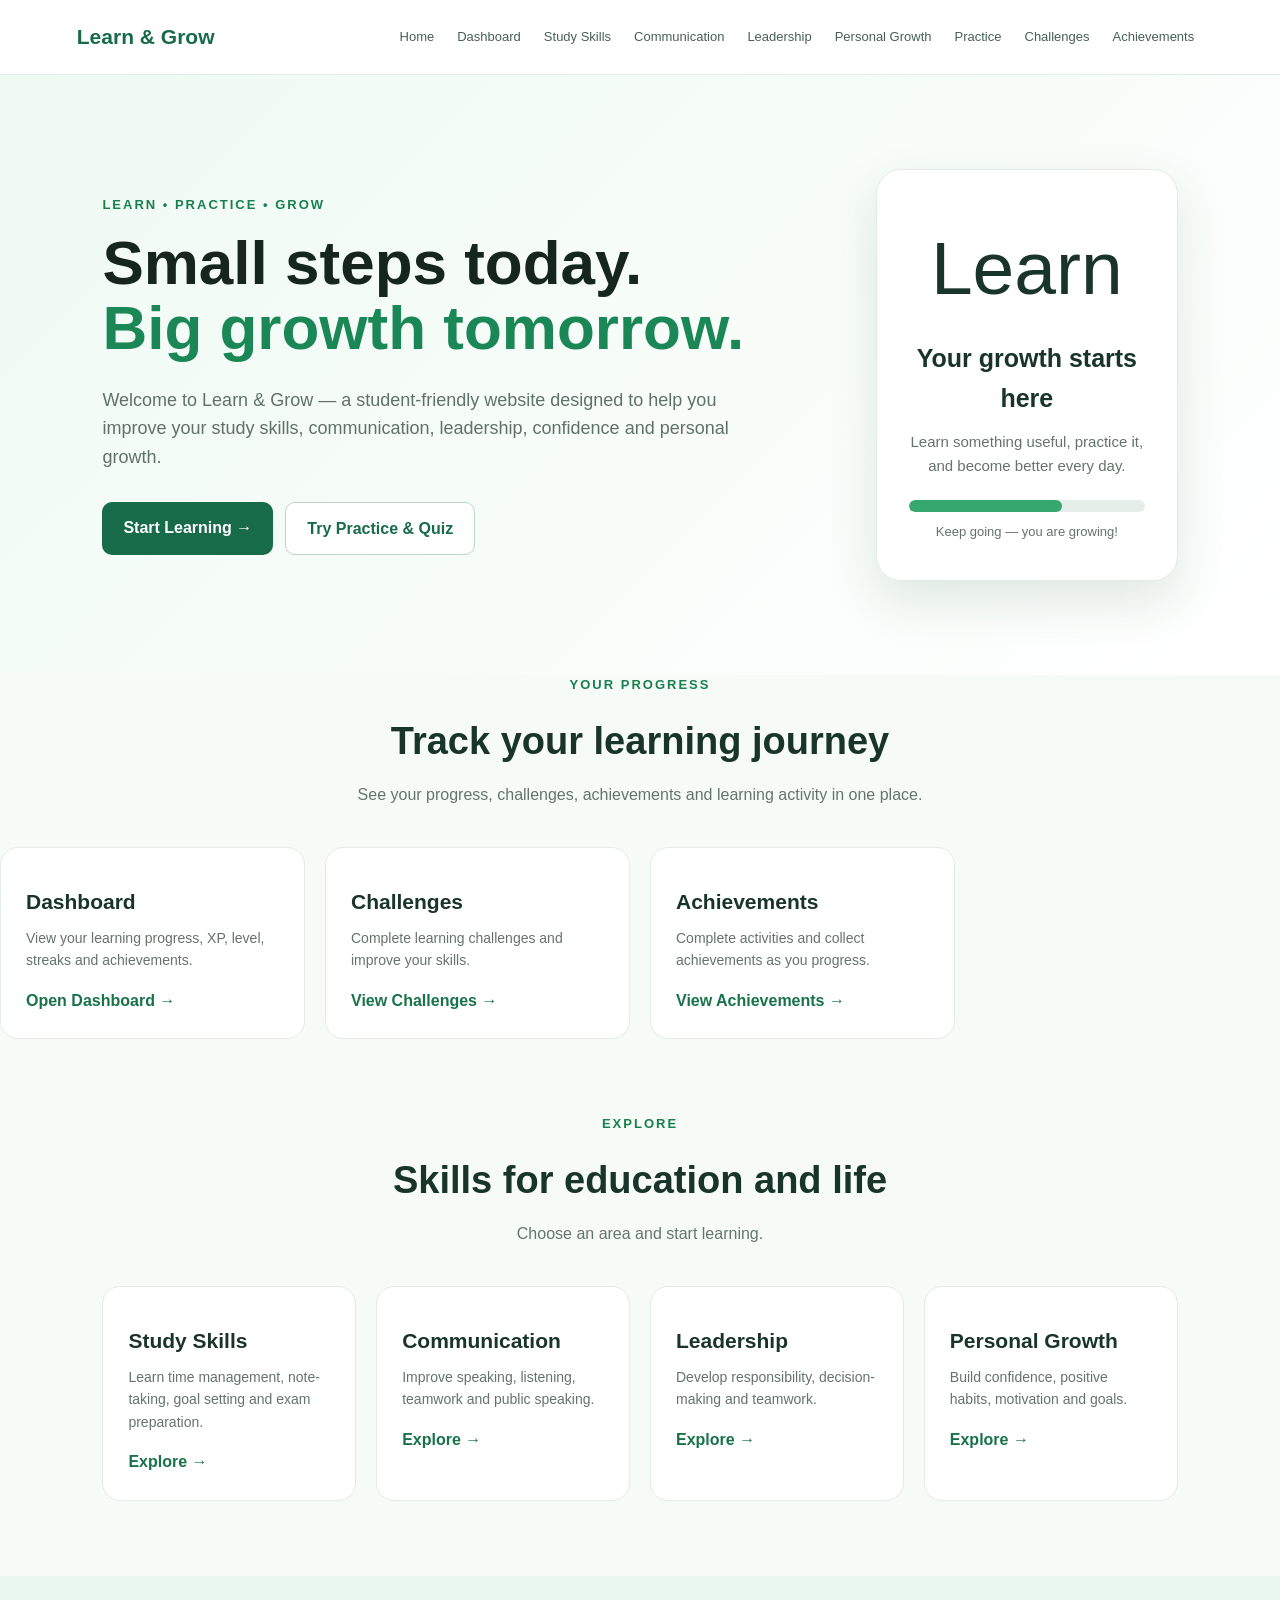
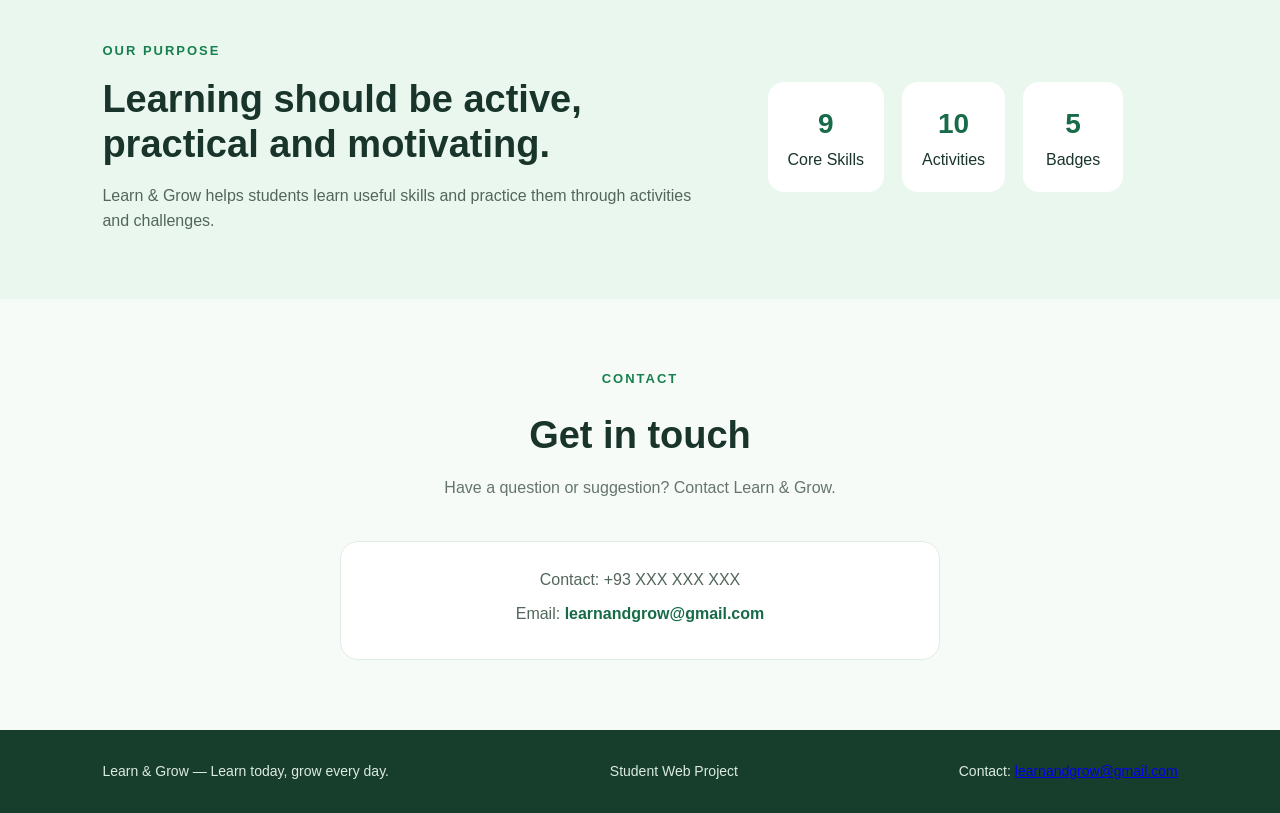
==== index.html @ ef322e8b "Add files via upload" ====
<!DOCTYPE html>
<html lang="en">

<head>

    <meta charset="UTF-8">

    <meta name="viewport"
          content="width=device-width, initial-scale=1.0">

    <title>Learn & Grow</title>

    <link rel="stylesheet" href="style.css">

</head>


<body>


<!-- =========================
     NAVIGATION
========================= -->

<header>

    <div class="logo">
        Learn & Grow
    </div>


    <nav>

        <a href="index.html">
            Home
        </a>

        <a href="dashboard.html">
            Dashboard
        </a>

        <a href="study.html">
            Study Skills
        </a>

        <a href="communication.html">
            Communication
        </a>

        <a href="leadership.html">
            Leadership
        </a>

        <a href="growth.html">
            Personal Growth
        </a>

        <a href="practice.html">
            Practice
        </a>

        <a href="challenges.html">
            Challenges
        </a>

        <a href="achievements.html">
            Achievements
        </a>

    </nav>

</header>



<!-- =========================
     HERO SECTION
========================= -->

<section class="hero">

    <div class="hero-text">

        <p class="small-title">
            LEARN • PRACTICE • GROW
        </p>


        <h1>
            Small steps today.

            <span>
                Big growth tomorrow.
            </span>
        </h1>


        <p class="description">

            Welcome to Learn & Grow — a student-friendly
            website designed to help you improve your
            study skills, communication, leadership,
            confidence and personal growth.

        </p>


        <div class="buttons">

            <a href="study.html" class="btn">
                Start Learning →
            </a>


            <a href="practice.html" class="btn second">
                Try Practice & Quiz
            </a>

        </div>

    </div>



    <!-- GROWTH CARD -->

    <div class="hero-card">

        <div class="plant">
            Learn
        </div>


        <h2>
            Your growth starts here
        </h2>


        <p>
            Learn something useful, practice it,
            and become better every day.
        </p>


        <div class="progress">

            <div class="progress-fill"></div>

        </div>


        <p class="progress-text">
            Keep going — you are growing!
        </p>

    </div>

</section>



<!-- =========================
     DASHBOARD PREVIEW
========================= -->

<section class="dashboard-preview">

    <div class="section-title">

        <p class="small-title">
            YOUR PROGRESS
        </p>


        <h2>
            Track your learning journey
        </h2>


        <p>
            See your progress, challenges,
            achievements and learning activity
            in one place.
        </p>

    </div>


    <div class="cards">


        <a href="dashboard.html" class="card">

            <div class="icon"></div>

            <h3>
                Dashboard
            </h3>

            <p>
                View your learning progress,
                XP, level, streaks and achievements.
            </p>

            <strong>
                Open Dashboard →
            </strong>

        </a>


        <a href="challenges.html" class="card">

            <div class="icon"></div>

            <h3>
                Challenges
            </h3>

            <p>
                Complete learning challenges
                and improve your skills.
            </p>

            <strong>
                View Challenges →
            </strong>

        </a>


        <a href="achievements.html" class="card">

            <div class="icon"></div>

            <h3>
                Achievements
            </h3>

            <p>
                Complete activities and collect
                achievements as you progress.
            </p>

            <strong>
                View Achievements →
            </strong>

        </a>

    </div>

</section>



<!-- =========================
     SKILLS SECTION
========================= -->

<section class="skills">

    <div class="section-title">

        <p class="small-title">
            EXPLORE
        </p>


        <h2>
            Skills for education and life
        </h2>


        <p>
            Choose an area and start learning.
        </p>

    </div>



    <div class="cards">


        <!-- STUDY SKILLS -->

        <a href="study.html" class="card">

            <div class="icon"></div>


            <h3>
                Study Skills
            </h3>


            <p>
                Learn time management,
                note-taking, goal setting
                and exam preparation.
            </p>


            <strong>
                Explore →
            </strong>

        </a>



        <!-- COMMUNICATION -->

        <a href="communication.html" class="card">

            <div class="icon"></div>


            <h3>
                Communication
            </h3>


            <p>
                Improve speaking, listening,
                teamwork and public speaking.
            </p>


            <strong>
                Explore →
            </strong>

        </a>



        <!-- LEADERSHIP -->

        <a href="leadership.html" class="card">

            <div class="icon"></div>


            <h3>
                Leadership
            </h3>


            <p>
                Develop responsibility,
                decision-making and teamwork.
            </p>


            <strong>
                Explore →
            </strong>

        </a>



        <!-- PERSONAL GROWTH -->

        <a href="growth.html" class="card">

            <div class="icon"></div>


            <h3>
                Personal Growth
            </h3>


            <p>
                Build confidence, positive
                habits, motivation and goals.
            </p>


            <strong>
                Explore →
            </strong>

        </a>

    </div>

</section>



<!-- =========================
     PURPOSE SECTION
========================= -->

<section class="purpose">

    <div class="purpose-text">

        <p class="small-title">
            OUR PURPOSE
        </p>


        <h2>
            Learning should be active,
            practical and motivating.
        </h2>


        <p>
            Learn & Grow helps students learn useful
            skills and practice them through
            activities and challenges.
        </p>

    </div>



    <div class="stats">


        <div class="stat-box">

            <strong>
                9
            </strong>

            <p>
                Core Skills
            </p>

        </div>


        <div class="stat-box">

            <strong>
                10
            </strong>

            <p>
                Activities
            </p>

        </div>


        <div class="stat-box">

            <strong>
                5
            </strong>

            <p>
                Badges
            </p>

        </div>


    </div>

</section>



<!-- =========================
     CONTACT SECTION
========================= -->

<section class="contact">

    <div class="section-title">

        <p class="small-title">
            CONTACT
        </p>


        <h2>
            Get in touch
        </h2>


        <p>
            Have a question or suggestion?
            Contact Learn & Grow.
        </p>

    </div>


    <div class="contact-info">

        <p>
            Contact: +93 XXX XXX XXX
        </p>


        <p>
            Email:
            <a href="mailto:learnandgrow@gmail.com">
                learnandgrow@gmail.com
            </a>
        </p>

    </div>

</section>



<!-- =========================
     FOOTER
========================= -->

<footer>

    <p>
        Learn & Grow — Learn today, grow every day.
    </p>


    <p>
        Student Web Project
    </p>


    <p>
        Contact:
        <a href="mailto:learnandgrow@gmail.com">
            learnandgrow@gmail.com
        </a>
    </p>

</footer>



<!-- =========================
     JAVASCRIPT
========================= -->

<script src="script.js"></script>


</body>

</html>
---- style.css ----
/* =========================
   BASIC SETTINGS
========================= */

* {
    margin: 0;
    padding: 0;
    box-sizing: border-box;
}


body {

    font-family: Arial, sans-serif;

    background: #f7fbf8;

    color: #19352b;

    line-height: 1.6;

}


/* =========================
   NAVIGATION
========================= */

header {

    width: 100%;

    min-height: 75px;

    padding: 15px 6%;

    background: white;

    display: flex;

    align-items: center;

    justify-content: space-between;

    border-bottom: 1px solid #e2eee7;

}


/* LOGO */

.logo {

    color: #176b48;

    font-size: 21px;

    font-weight: bold;

    white-space: nowrap;

}


/* MENU */

nav {

    display: flex;

    align-items: center;

    justify-content: flex-end;

    gap: 5px;

    flex-wrap: wrap;

}


nav a {

    text-decoration: none;

    color: #466057;

    font-size: 13px;

    padding: 8px 9px;

    border-radius: 8px;

    transition: 0.3s;

}


nav a:hover {

    background: #e6f5ec;

    color: #176b48;

}


/* =========================
   HERO SECTION
========================= */

.hero {

    min-height: 600px;

    padding: 80px 8%;

    display: grid;

    grid-template-columns: 1.4fr 0.6fr;

    gap: 70px;

    align-items: center;

    background:

        linear-gradient(
            135deg,
            #effaf3,
            #ffffff
        );

}


/* =========================
   LEFT SIDE
========================= */

.hero-text {

    max-width: 700px;

}


/* SMALL TITLE */

.small-title {

    color: #18804f;

    font-size: 13px;

    font-weight: bold;

    letter-spacing: 2px;

    margin-bottom: 15px;

}


/* MAIN TITLE */

.hero h1 {

    font-size: 62px;

    line-height: 1.05;

    margin-bottom: 25px;

    color: #17251f;

}


.hero h1 span {

    display: block;

    color: #1b8756;

}


/* DESCRIPTION */

.description {

    color: #607169;

    font-size: 18px;

    max-width: 650px;

    margin-bottom: 30px;

}


/* =========================
   BUTTONS
========================= */

.buttons {

    display: flex;

    gap: 12px;

    flex-wrap: wrap;

}


.btn {

    display: inline-block;

    padding: 13px 21px;

    border-radius: 10px;

    background: #176b48;

    color: white;

    text-decoration: none;

    font-weight: bold;

    transition: 0.3s;

}


.btn:hover {

    background: #0e5437;

    transform: translateY(-2px);

}


/* SECOND BUTTON */

.btn.second {

    background: white;

    color: #176b48;

    border: 1px solid #b9d8c6;

}


.btn.second:hover {

    background: #effaf3;

}


/* =========================
   RIGHT CARD
========================= */

.hero-card {

    background: white;

    padding: 38px 32px;

    border-radius: 25px;

    text-align: center;

    border: 1px solid #e1ece5;

    box-shadow:

        0 20px 50px
        rgba(20, 70, 45, 0.12);

}


/* PLANT */

.plant {

    font-size: 75px;

    margin-bottom: 10px;

}


/* CARD TITLE */

.hero-card h2 {

    font-size: 25px;

    margin-bottom: 12px;

    color: #19352b;

}


/* CARD TEXT */

.hero-card p {

    color: #64736c;

    font-size: 15px;

}


/* =========================
   PROGRESS BAR
========================= */

.progress {

    width: 100%;

    height: 12px;

    margin: 22px 0 10px;

    background: #e5eee9;

    border-radius: 20px;

    overflow: hidden;

}


/* GREEN PART */

.progress-fill {

    width: 65%;

    height: 100%;

    background: #36a76f;

    border-radius: 20px;

}


/* PROGRESS TEXT */

.progress-text {

    font-size: 13px !important;

}


/* =========================
   FOOTER
========================= */

footer {

    background: #173d2d;

    color: #dcebe2;

    padding: 25px 8%;

    display: flex;

    justify-content: space-between;

    font-size: 14px;

}


/* =========================
   TABLET
========================= */

@media (max-width: 1000px) {


    header {

        flex-direction: column;

        gap: 15px;

    }


    nav {

        justify-content: center;

    }


    .hero {

        grid-template-columns: 1fr;

        padding: 65px 7%;

    }


    .hero-text {

        max-width: 800px;

    }


    .hero-card {

        max-width: 500px;

        width: 100%;

        margin: auto;

    }

}


/* =========================
   MOBILE
========================= */

@media (max-width: 650px) {


    header {

        padding: 18px 5%;

    }


    nav a {

        font-size: 12px;

        padding: 6px;

    }


    .hero {

        padding: 55px 5%;

    }


    .hero h1 {

        font-size: 43px;

    }


    .description {

        font-size: 16px;

    }


    .hero-card {

        padding: 30px 22px;

    }


    footer {

        display: block;

    }


    footer p + p {

        margin-top: 8px;

    }

}
/* =========================
   SKILLS SECTION
========================= */

.skills {

    padding: 75px 8%;

    background: #f7fbf8;

}


.section-title {

    text-align: center;

    margin-bottom: 40px;

}


.section-title h2 {

    font-size: 38px;

    margin-bottom: 10px;

}


.section-title p:last-child {

    color: #65756e;

}


/* =========================
   SKILL CARDS
========================= */

.cards {

    display: grid;

    grid-template-columns:
        repeat(4, 1fr);

    gap: 20px;

}


.card {

    background: white;

    border: 1px solid #e1ece5;

    border-radius: 18px;

    padding: 25px;

    text-decoration: none;

    color: #19352b;

    transition: 0.3s;

}


.card:hover {

    transform: translateY(-6px);

    box-shadow:
        0 15px 35px
        rgba(23, 61, 42, 0.1);

}


.icon {

    font-size: 35px;

    margin-bottom: 12px;

}


.card h3 {

    margin-bottom: 8px;

    font-size: 21px;

}


.card p {

    color: #64736c;

    font-size: 14px;

    margin-bottom: 16px;

}


.card strong {

    color: #18734b;

}


/* =========================
   SKILLS TABLET
========================= */

@media (max-width: 1000px) {

    .cards {

        grid-template-columns:
            repeat(2, 1fr);

    }

}


/* =========================
   SKILLS PHONE
========================= */

@media (max-width: 650px) {

    .skills {

        padding: 50px 5%;

    }


    .cards {

        grid-template-columns: 1fr;

    }


    .section-title h2 {

        font-size: 30px;

    }

}
/* =========================
   PURPOSE SECTION
========================= */

.purpose {

    background: #eaf7ef;

    padding: 65px 8%;

    display: grid;

    grid-template-columns: 1.5fr 1fr;

    gap: 50px;

    align-items: center;

}


.purpose h2 {

    font-size: 38px;

    line-height: 1.2;

    margin-bottom: 15px;

}


.purpose-text > p:last-child {

    color: #52665b;

    max-width: 600px;

}


/* =========================
   STAT BOXES
========================= */

.stats {

    display: flex;

    gap: 18px;

}


.stat-box {

    background: white;

    padding: 20px;

    border-radius: 16px;

    text-align: center;

    min-width: 100px;

}


.stat-box strong {

    display: block;

    color: #176b48;

    font-size: 28px;

}


/* =========================
   FOOTER
========================= */

footer {

    background: #173d2d;

    color: #dcebe2;

    padding: 30px 8%;

    display: flex;

    justify-content: space-between;

    font-size: 14px;

}


/* =========================
   PURPOSE MOBILE
========================= */

@media (max-width: 1000px) {

    .purpose {

        grid-template-columns: 1fr;

    }

}


@media (max-width: 650px) {

    .purpose {

        padding: 50px 5%;

    }


    .purpose h2 {

        font-size: 30px;

    }


    .stats {

        flex-wrap: wrap;

    }


    footer {

        display: block;

    }


    footer p + p {

        margin-top: 8px;

    }

}
/* =========================================================
   CHALLENGES SECTION
========================================================= */

.study-section {

    padding: 75px 8%;

    background: #f7fbf8;

}


/* CHALLENGE INTRO */

.study-section .section-title {

    text-align: center;

    margin-bottom: 40px;

}


.study-section .section-title h2 {

    font-size: 38px;

    color: #19352b;

    margin-bottom: 10px;

}


.study-section .section-title p {

    color: #65756e;

}


/* CHALLENGE CARDS */

.study-section .cards {

    display: grid;

    grid-template-columns:
        repeat(4, 1fr);

    gap: 20px;

}


.study-section .card {

    background: white;

    border: 1px solid #e1ece5;

    border-radius: 18px;

    padding: 25px;

    color: #19352b;

    transition: 0.3s;

}


.study-section .card:hover {

    transform: translateY(-6px);

    box-shadow:
        0 15px 35px
        rgba(23, 61, 42, 0.12);

}


.study-section .card h3 {

    color: #19352b;

    font-size: 21px;

    margin-bottom: 10px;

}


.study-section .card p {

    color: #64736c;

    font-size: 14px;

    margin-bottom: 18px;

}


/* CHALLENGE BUTTON */

.practice-btn {

    width: 100%;

    padding: 12px 18px;

    border: none;

    border-radius: 10px;

    background: #176b48;

    color: white;

    font-size: 14px;

    font-weight: bold;

    cursor: pointer;

    transition: 0.3s;

}


.practice-btn:hover {

    background: #0e5437;

    transform: translateY(-2px);

}


.practice-btn:disabled {

    background: #6aaa8b;

    cursor: not-allowed;

    transform: none;

}


/* =========================================================
   INTERACTIVE CHALLENGE PANEL
========================================================= */

#challengePanel {

    display: none;

    margin: 45px auto 0;

    max-width: 800px;

    padding: 35px;

    background: white;

    border: 1px solid #dceae2;

    border-radius: 20px;

    box-shadow:
        0 15px 40px
        rgba(23, 61, 42, 0.10);

}


#challengePanel.active {

    display: block;

}


#challengeTitle {

    color: #176b48;

    font-size: 30px;

    margin-bottom: 10px;

}


#challengeDescription {

    color: #64736c;

    margin-bottom: 25px;

}


/* CHALLENGE TASKS */

#challengeTasks {

    display: flex;

    flex-direction: column;

    gap: 12px;

}


.challenge-task {

    display: flex;

    align-items: flex-start;

    gap: 12px;

    padding: 15px;

    background: #f3faf6;

    border: 1px solid #dcece3;

    border-radius: 12px;

    cursor: pointer;

    color: #19352b;

    transition: 0.3s;

}


.challenge-task:hover {

    background: #eaf7ef;

}


.challenge-task input {

    width: 18px;

    height: 18px;

    margin-top: 3px;

    accent-color: #176b48;

    cursor: pointer;

}


.challenge-task span {

    flex: 1;

    font-size: 15px;

}


/* COMPLETION MESSAGE */

#challengeMessage {

    display: none;

    margin-top: 20px;

    padding: 14px;

    border-radius: 10px;

    background: #eaf7ef;

    color: #176b48;

    font-weight: bold;

}


/* PANEL BUTTONS */

#challengePanel button {

    margin-top: 20px;

    padding: 11px 18px;

    border: none;

    border-radius: 10px;

    background: #176b48;

    color: white;

    font-weight: bold;

    cursor: pointer;

    transition: 0.3s;

}


#challengePanel button:hover {

    background: #0e5437;

}


/* =========================================================
   CHALLENGES TABLET
========================================================= */

@media (max-width: 1000px) {

    .study-section .cards {

        grid-template-columns:
            repeat(2, 1fr);

    }

}


/* =========================================================
   CHALLENGES MOBILE
========================================================= */

@media (max-width: 650px) {

    .study-section {

        padding: 50px 5%;

    }


    .study-section .section-title h2 {

        font-size: 30px;

    }


    .study-section .cards {

        grid-template-columns: 1fr;

    }


    #challengePanel {

        padding: 25px 20px;

    }


    #challengeTitle {

        font-size: 25px;

    }


    .challenge-task {

        padding: 13px;

    }

}


/* =========================================================
   DARK MODE
========================================================= */

body.dark-mode {

    background: #101814;

    color: #e5f2eb;

}


/* NAVIGATION */

body.dark-mode header {

    background: #16231d;

    border-bottom-color: #294238;

}


body.dark-mode nav a {

    color: #b8cec2;

}


body.dark-mode nav a:hover {

    background: #20382d;

    color: #7ed6a8;

}


/* CHALLENGES */

body.dark-mode .study-section {

    background: #101814;

}


body.dark-mode .study-section .section-title h2 {

    color: #e5f2eb;

}


body.dark-mode .study-section .section-title p {

    color: #a9bdb2;

}


body.dark-mode .study-section .card {

    background: #18251f;

    border-color: #2b4438;

    color: #e5f2eb;

}


body.dark-mode .study-section .card h3 {

    color: #e5f2eb;

}


body.dark-mode .study-section .card p {

    color: #a9bdb2;

}


/* BUTTONS */

body.dark-mode .practice-btn {

    background: #2f9b68;

    color: white;

}


body.dark-mode .practice-btn:hover {

    background: #3caf7a;

}


body.dark-mode .practice-btn:disabled {

    background: #496d5a;

}


/* CHALLENGE PANEL */

body.dark-mode #challengePanel {

    background: #18251f;

    border-color: #2b4438;

    box-shadow:
        0 15px 40px
        rgba(0, 0, 0, 0.3);

}


body.dark-mode #challengeTitle {

    color: #7ed6a8;

}


body.dark-mode #challengeDescription {

    color: #a9bdb2;

}


/* TASKS */

body.dark-mode .challenge-task {

    background: #1d3027;

    border-color: #315143;

    color: #e5f2eb;

}


body.dark-mode .challenge-task:hover {

    background: #244034;

}


body.dark-mode #challengeMessage {

    background: #20382d;

    color: #8fe0b1;

}


/* PANEL BUTTON */

body.dark-mode #challengePanel button {

    background: #2f9b68;

}


body.dark-mode #challengePanel button:hover {

    background: #3caf7a;

}
/* =========================================================
   DASHBOARD
========================================================= */

.dashboard-hero {

    padding: 70px 8%;

    background:
        linear-gradient(
            135deg,
            #effaf3,
            #ffffff
        );

    text-align: center;

}


.dashboard-hero h1 {

    font-size: 48px;

    color: #17251f;

    margin-bottom: 15px;

}


.dashboard-hero p:last-child {

    max-width: 700px;

    margin: auto;

    color: #607169;

    font-size: 17px;

}


/* =========================================================
   DASHBOARD SECTIONS
========================================================= */

.dashboard-section {

    padding: 70px 8%;

    background: #f7fbf8;

}


.dashboard-section:nth-of-type(even) {

    background: white;

}


/* =========================================================
   DASHBOARD STAT CARDS
========================================================= */

.dashboard-stats {

    display: grid;

    grid-template-columns:
        repeat(4, 1fr);

    gap: 20px;

}


.dashboard-stat {

    background: white;

    border: 1px solid #e1ece5;

    border-radius: 18px;

    padding: 28px 20px;

    text-align: center;

    transition: 0.3s;

}


.dashboard-stat:hover {

    transform: translateY(-5px);

    box-shadow:
        0 15px 35px
        rgba(23, 61, 42, 0.10);

}


.dashboard-stat h3 {

    color: #607169;

    font-size: 15px;

    margin-bottom: 10px;

}


.dashboard-stat strong {

    display: block;

    color: #176b48;

    font-size: 34px;

    margin-bottom: 5px;

}


.dashboard-stat p {

    color: #65756e;

    font-size: 13px;

}


/* =========================================================
   LEARNING PROGRESS
========================================================= */

.learning-progress {

    max-width: 850px;

    margin: auto;

}


.progress-item {

    margin-bottom: 25px;

}


.progress-heading {

    display: flex;

    justify-content: space-between;

    align-items: center;

    margin-bottom: 8px;

}


.progress-heading h3 {

    color: #19352b;

    font-size: 17px;

}


.progress-heading span {

    color: #176b48;

    font-weight: bold;

    font-size: 14px;

}


.dashboard-progress {

    width: 100%;

    height: 12px;

    background: #e5eee9;

    border-radius: 20px;

    overflow: hidden;

}


.dashboard-progress-fill {

    width: 0%;

    height: 100%;

    background: #36a76f;

    border-radius: 20px;

    transition: width 0.5s ease;

}


/* =========================================================
   ACTIVITY BOX
========================================================= */

.activity-box {

    max-width: 850px;

    margin: auto;

    padding: 30px;

    background: white;

    border: 1px solid #e1ece5;

    border-radius: 18px;

    text-align: center;

}


.activity-box p {

    color: #64736c;

    margin-bottom: 8px;

}


.activity-box p:first-child {

    color: #176b48;

    font-weight: bold;

}


/* =========================================================
   DASHBOARD MOTIVATION
========================================================= */

.dashboard-motivation {

    display: flex;

    justify-content: space-between;

    align-items: center;

    gap: 30px;

}


/* =========================================================
   CONTACT
========================================================= */

.contact {

    padding: 70px 8%;

    background: #f7fbf8;

}


.contact-info {

    max-width: 600px;

    margin: auto;

    background: white;

    border: 1px solid #e1ece5;

    border-radius: 18px;

    padding: 25px;

    text-align: center;

}


.contact-info p {

    color: #52665b;

    margin-bottom: 8px;

}


.contact-info a {

    color: #176b48;

    text-decoration: none;

    font-weight: bold;

}


.contact-info a:hover {

    text-decoration: underline;

}


/* =========================================================
   DASHBOARD TABLET
========================================================= */

@media (max-width: 1000px) {

    .dashboard-stats {

        grid-template-columns:
            repeat(2, 1fr);

    }


    .dashboard-motivation {

        display: grid;

        grid-template-columns: 1fr;

    }

}


/* =========================================================
   DASHBOARD MOBILE
========================================================= */

@media (max-width: 650px) {

    .dashboard-hero {

        padding: 55px 5%;

    }


    .dashboard-hero h1 {

        font-size: 36px;

    }


    .dashboard-hero p:last-child {

        font-size: 15px;

    }


    .dashboard-section {

        padding: 50px 5%;

    }


    .dashboard-stats {

        grid-template-columns: 1fr;

    }


    .dashboard-stat {

        padding: 24px 18px;

    }


    .progress-heading h3 {

        font-size: 15px;

    }


    .activity-box {

        padding: 25px 18px;

    }


    .contact {

        padding: 50px 5%;

    }


    .dashboard-motivation {

        padding: 50px 5%;

    }

}
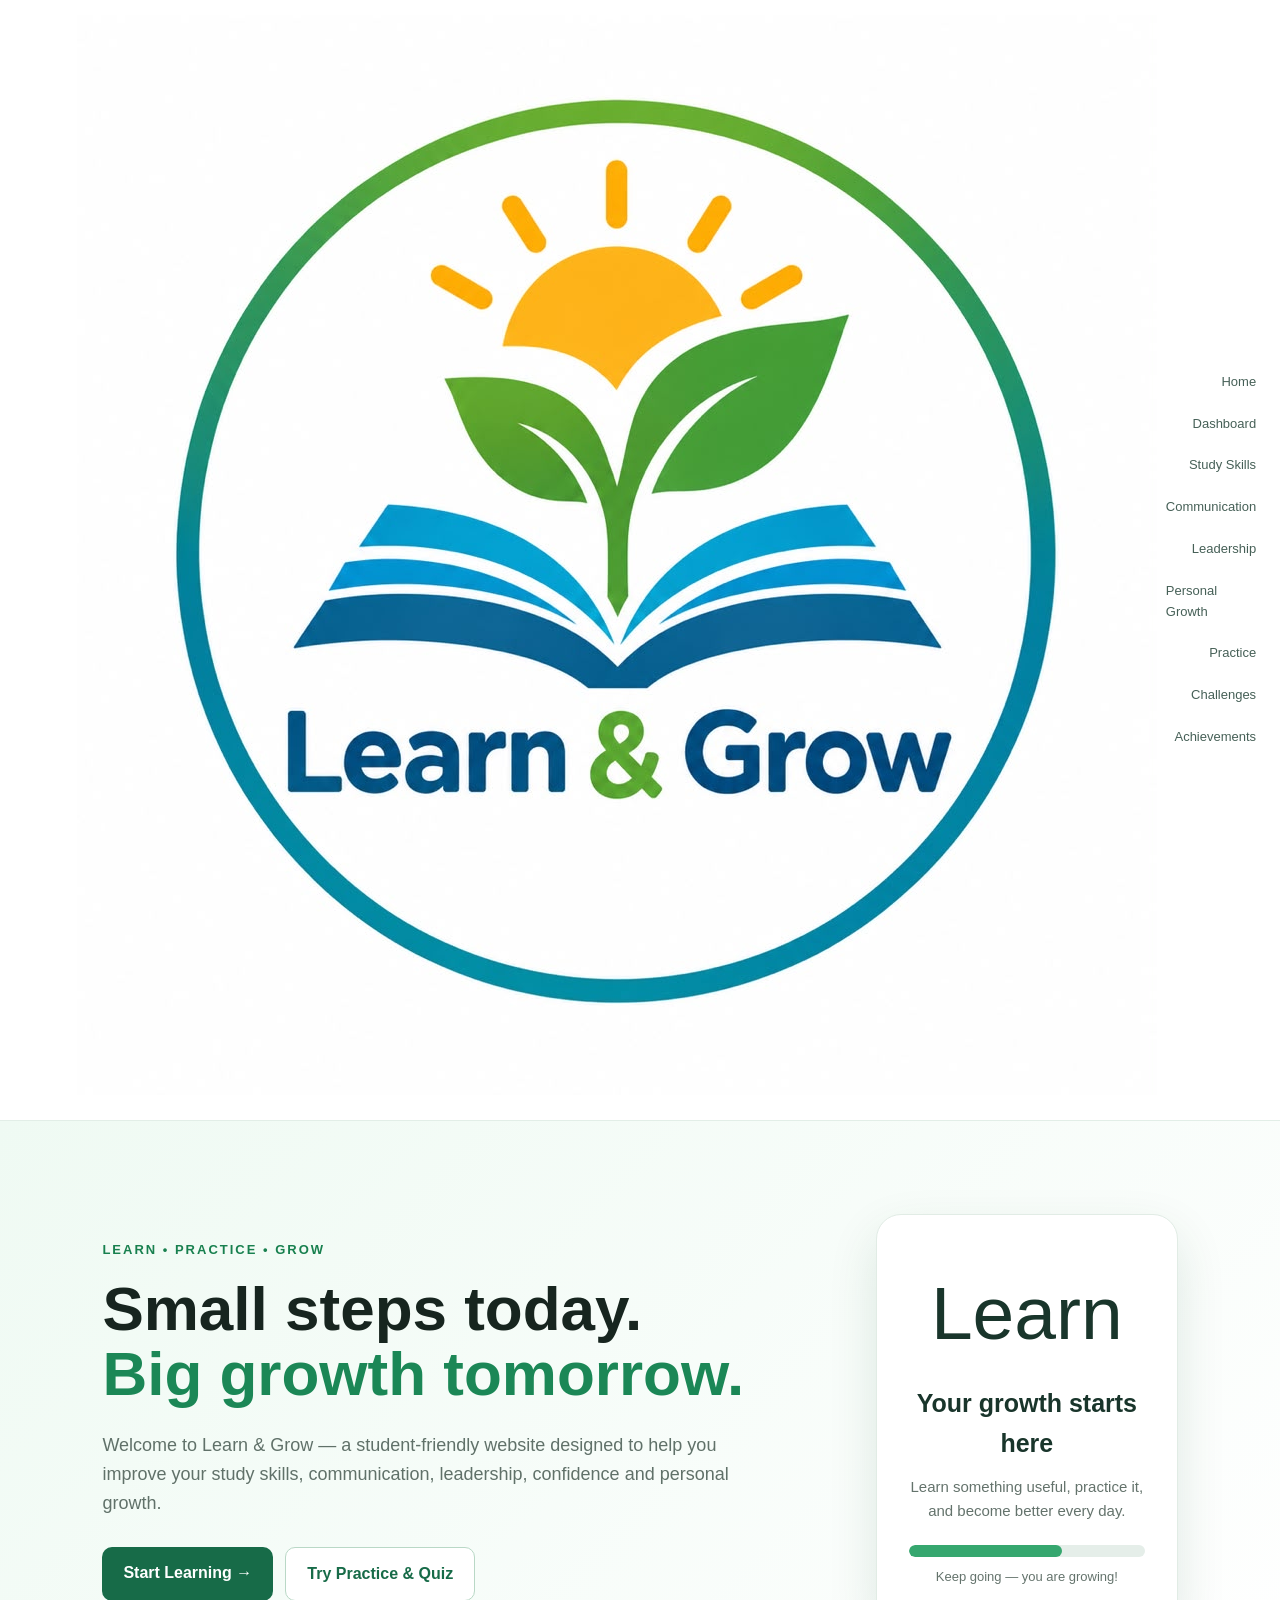
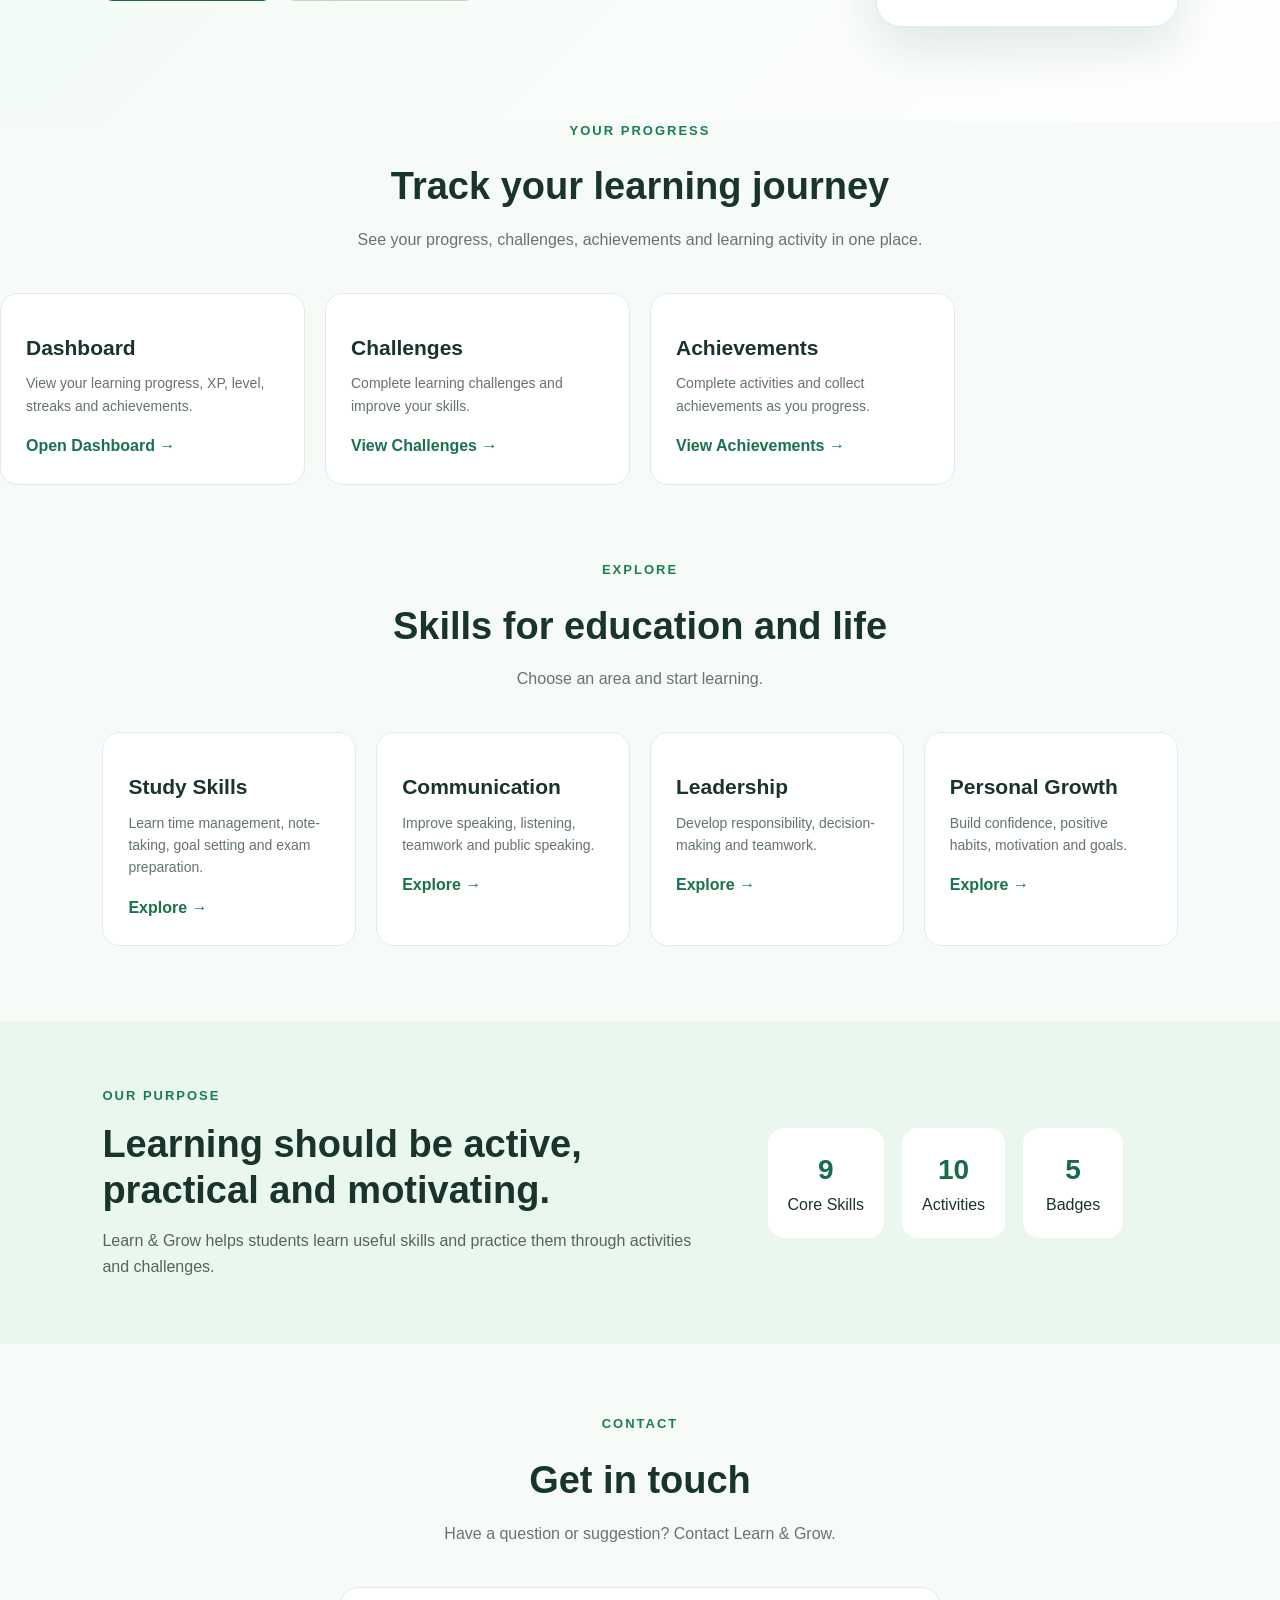
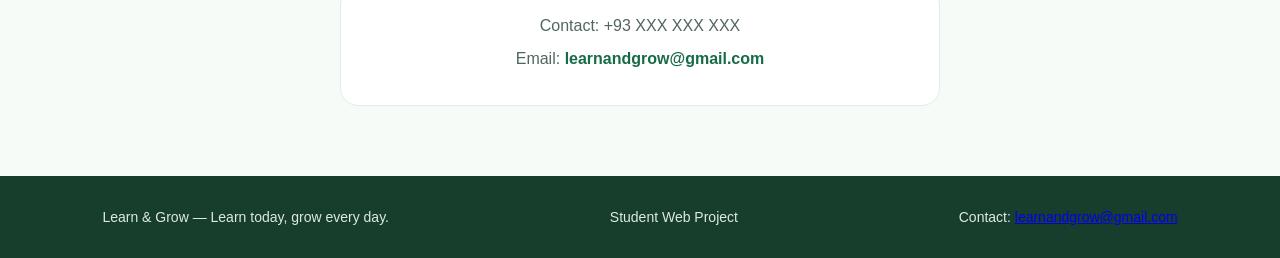
==== commit 602ee598: "Update index.html" ====
--- a/index.html
+++ b/index.html
@@ -24,9 +24,9 @@
 
 <header>
 
-    <div class="logo">
-        Learn & Grow
-    </div>
+   <div class="logo">
+    <img src="logo.png" alt="Learn & Grow Logo">
+</div>
 
 
     <nav>
@@ -551,4 +551,4 @@
 
 </body>
 
-</html>+</html>
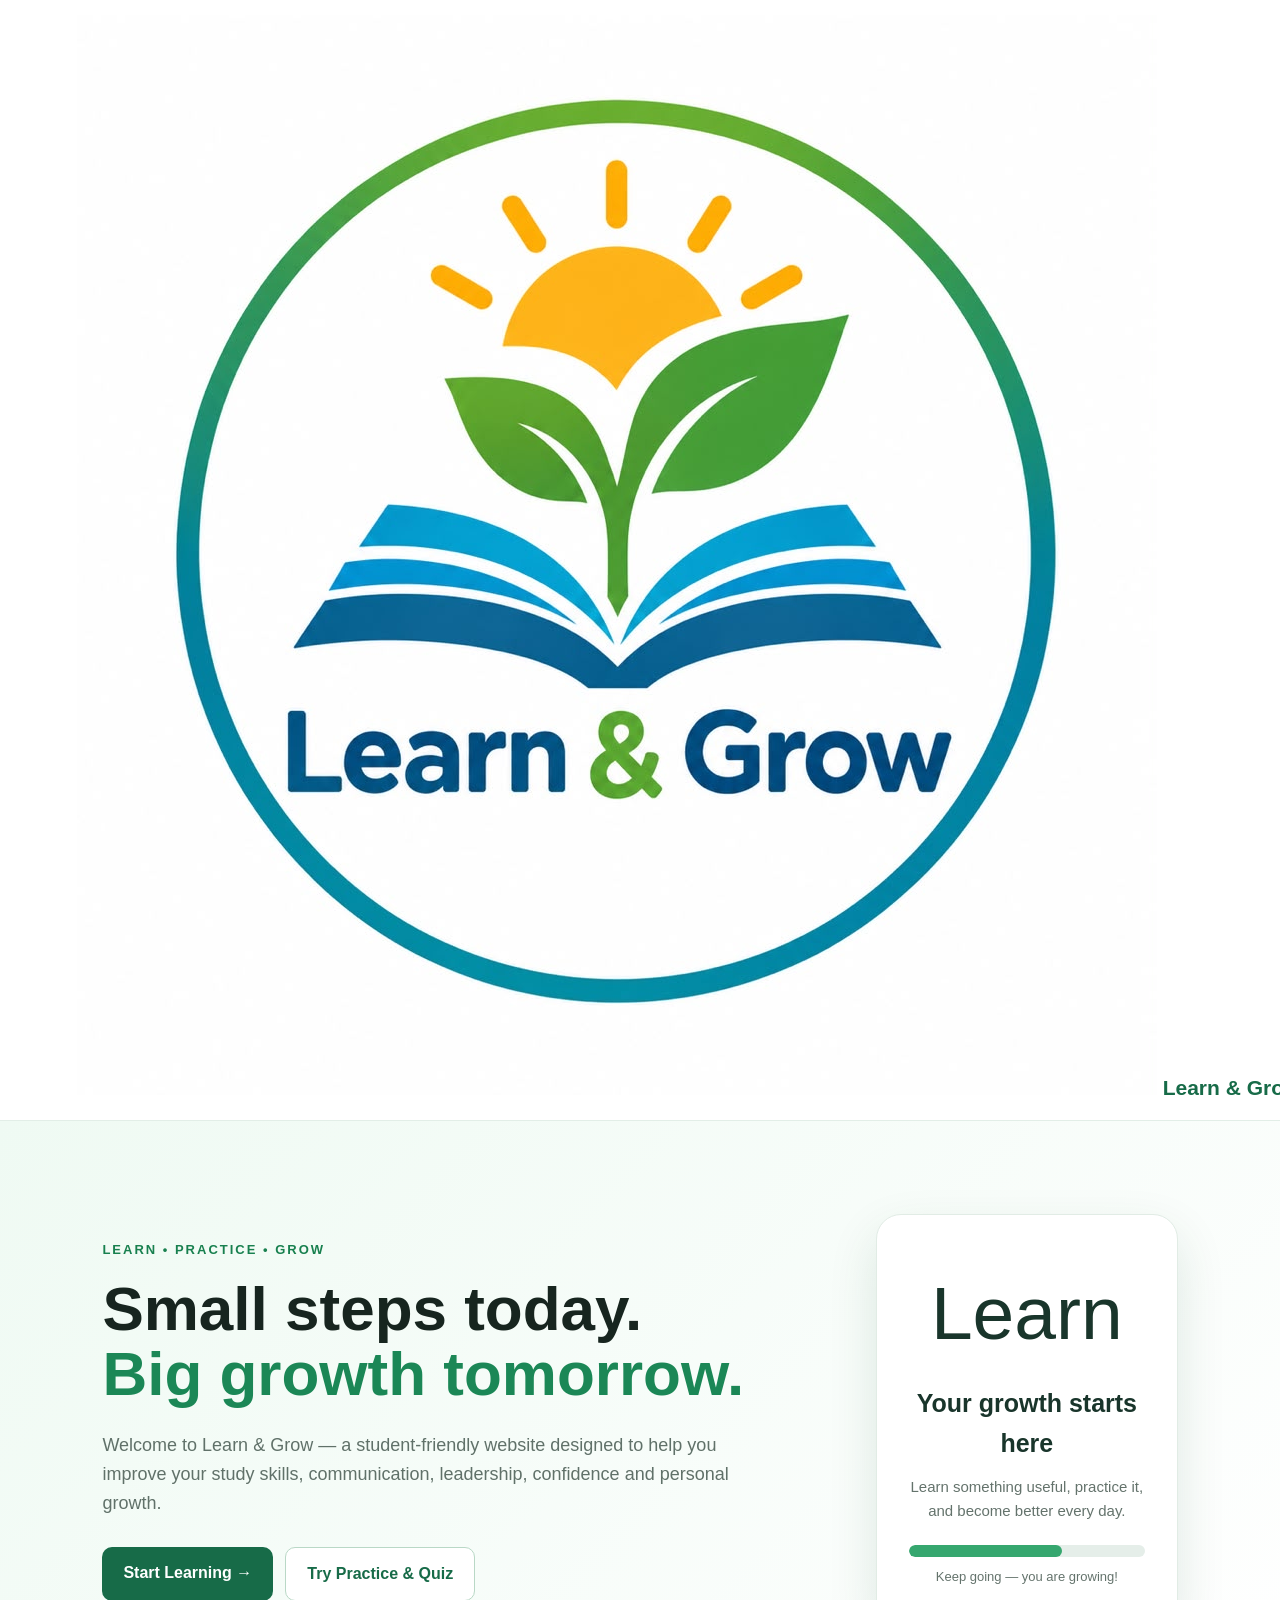
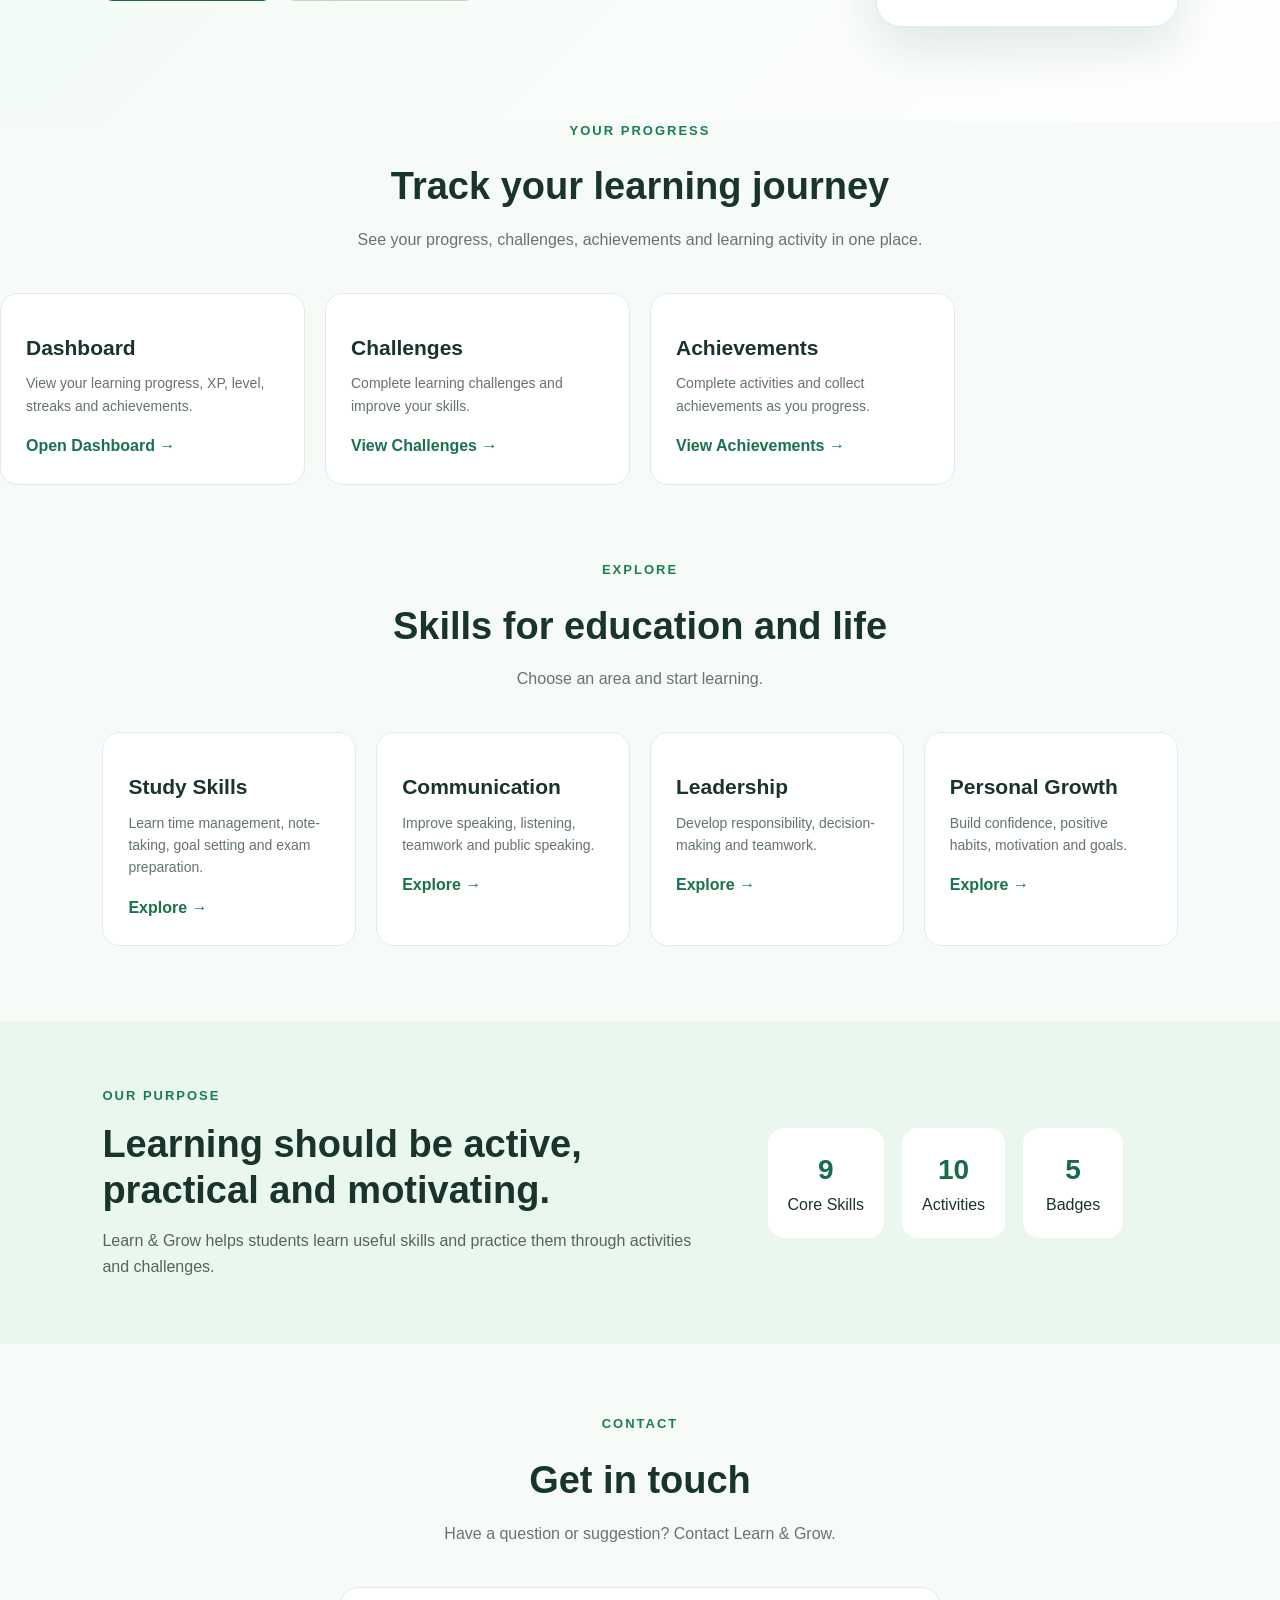
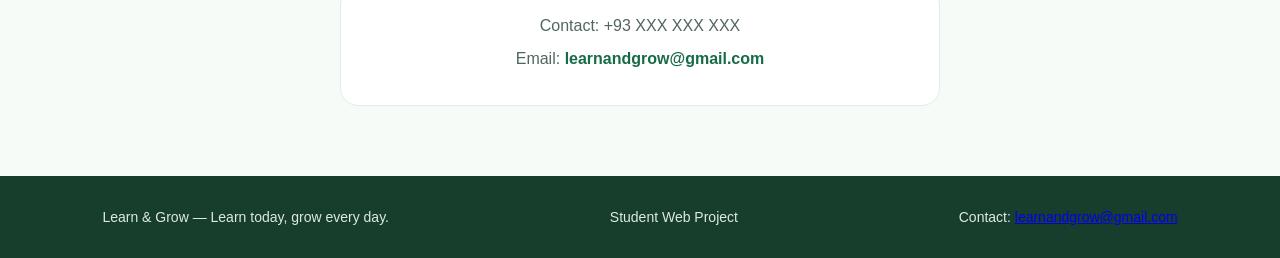
==== commit 8f132251: "Update index.html" ====
--- a/index.html
+++ b/index.html
@@ -24,10 +24,10 @@
 
 <header>
 
-   <div class="logo">
+  <div class="logo">
     <img src="logo.png" alt="Learn & Grow Logo">
+    <span>Learn & Grow</span>
 </div>
-
 
     <nav>
 
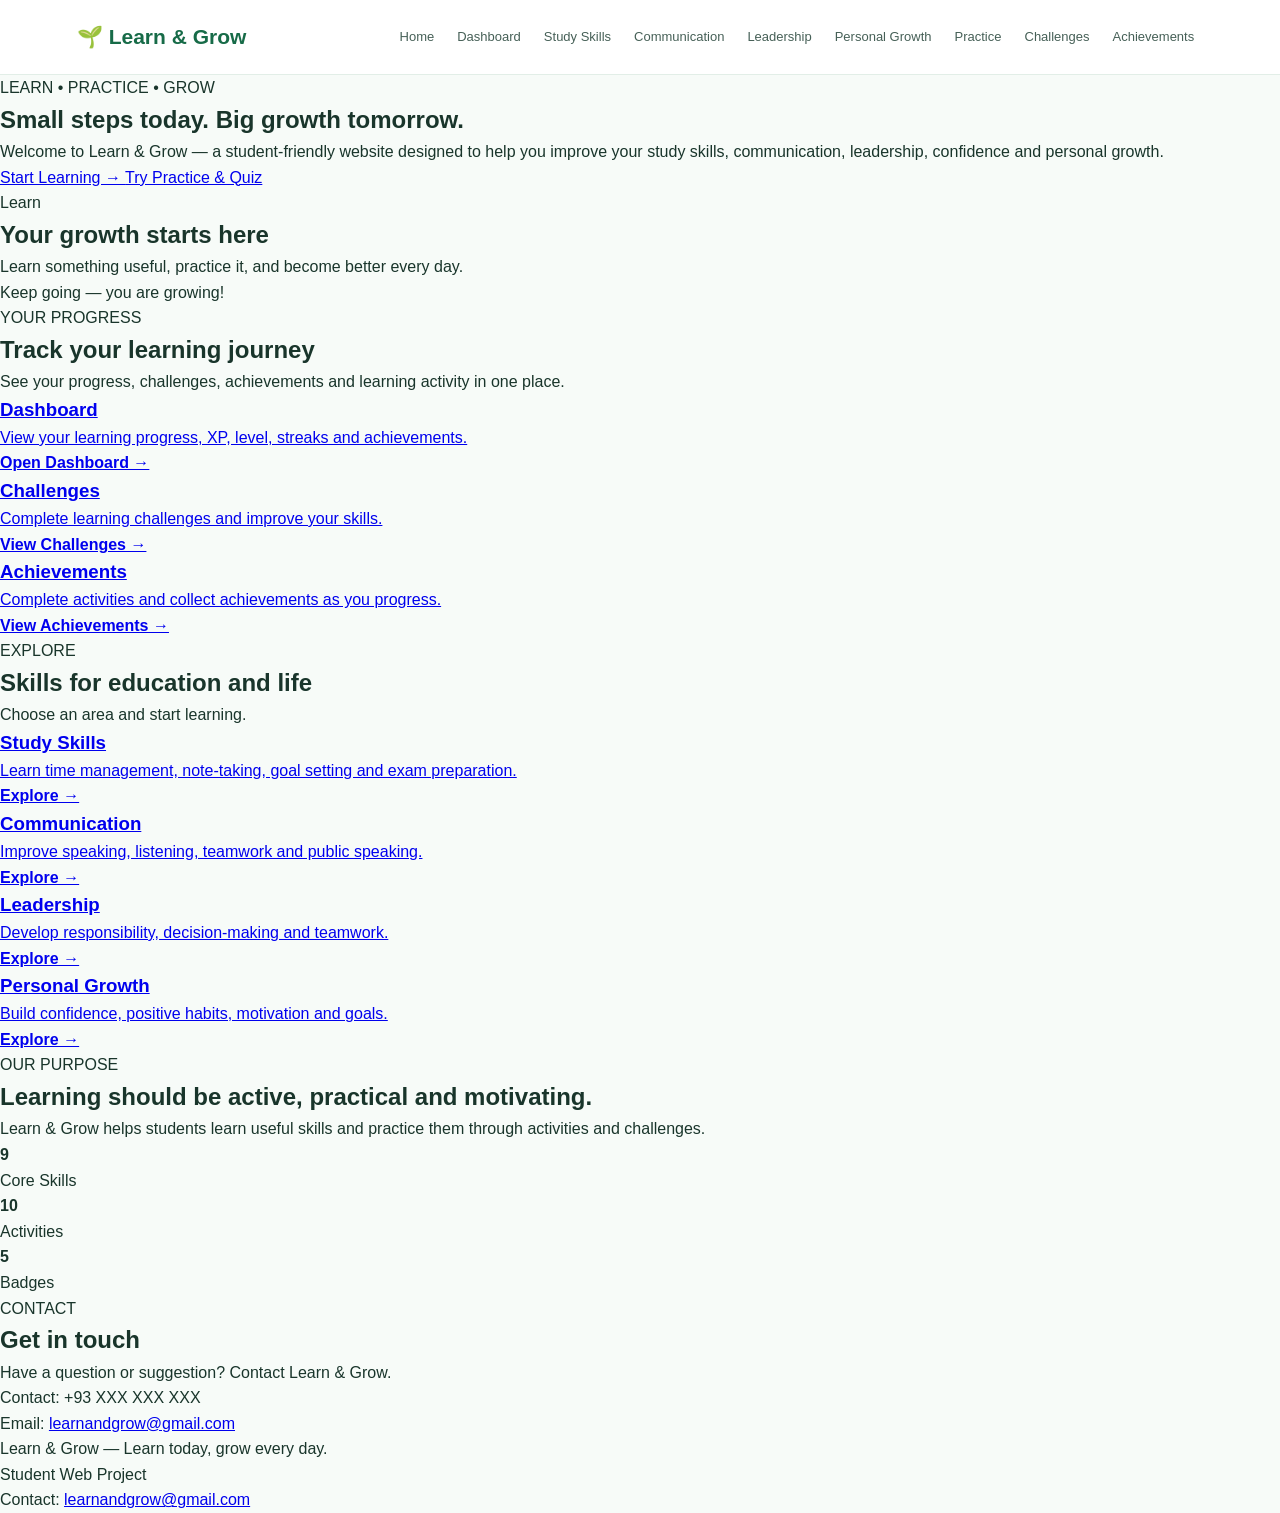
==== commit 70e4ca75: "Update index.html" ====
--- a/index.html
+++ b/index.html
@@ -25,8 +25,8 @@
 <header>
 
   <div class="logo">
-    <img src="logo.png" alt="Learn & Grow Logo">
-    <span>Learn & Grow</span>
+    <div class="logo">🌱 Learn & Grow</div>
+    
 </div>
 
     <nav>
--- a/style.css
+++ b/style.css
@@ -44,40 +44,39 @@
 
     border-bottom: 1px solid #e2eee7;
 
-}
-
-
-/* LOGO */
-
+
+
+
+/* MENU */
+
+nav {
+
+    display: flex;
+
+    align-items: center;
+
+    justify-content: flex-end;
+
+    gap: 5px;
+
+    flex-wrap: wrap;
+
+}
 .logo {
-
+    display: flex;
+    align-items: center;
+    gap: 10px;
     color: #176b48;
-
     font-size: 21px;
-
     font-weight: bold;
-
     white-space: nowrap;
-
-}
-
-
-/* MENU */
-
-nav {
-
-    display: flex;
-
-    align-items: center;
-
-    justify-content: flex-end;
-
-    gap: 5px;
-
-    flex-wrap: wrap;
-
-}
-
+}
+
+.logo img {
+    width: 45px;
+    height: 45px;
+    object-fit: contain;
+}
 
 nav a {
 
@@ -1845,4 +1844,4 @@
 
     }
 
-}+}
